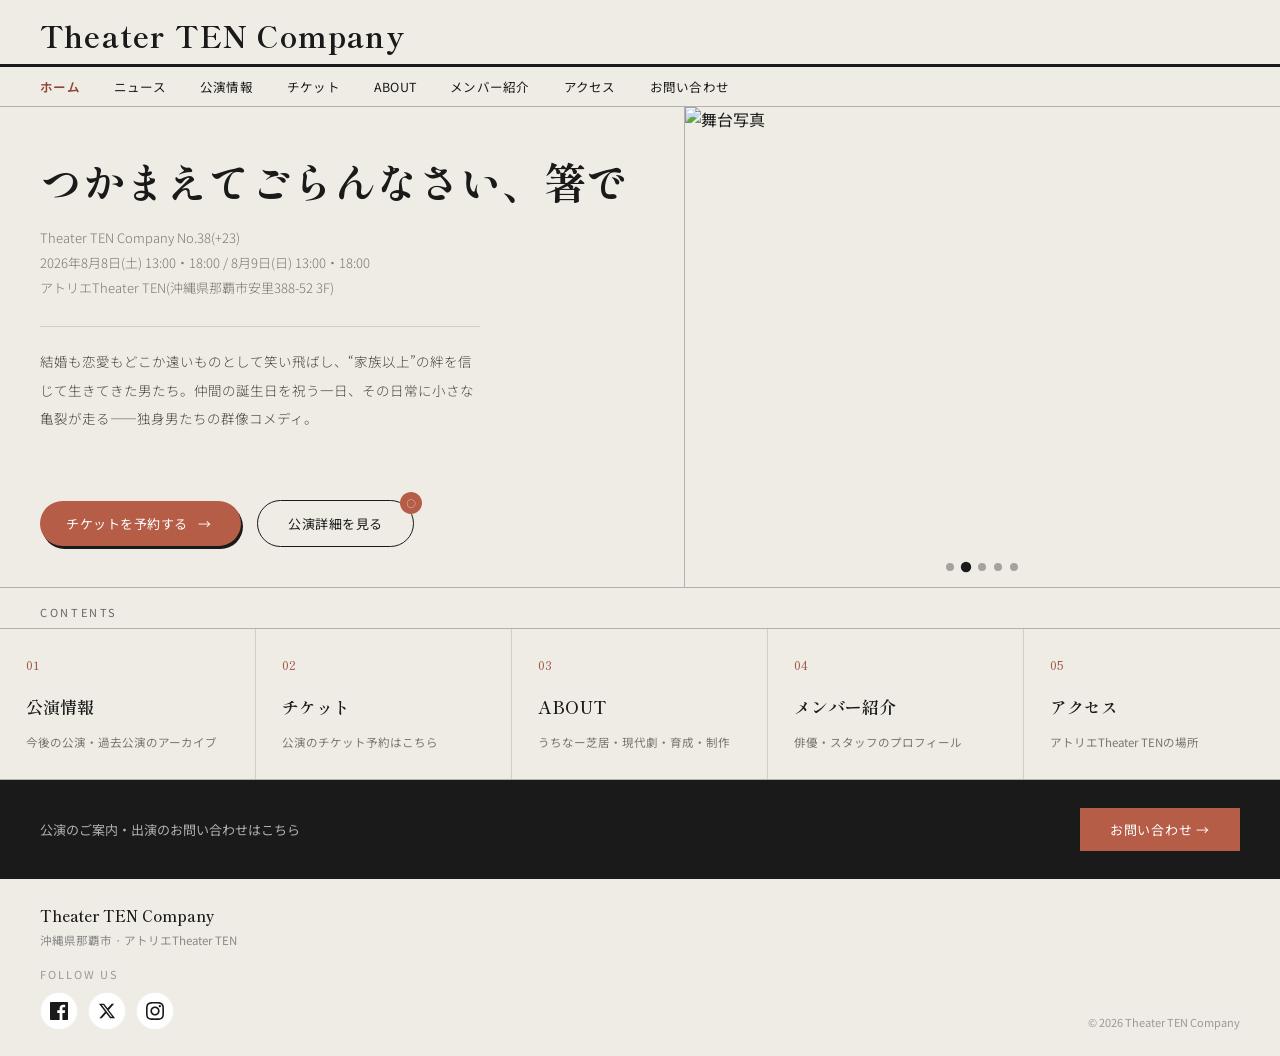
==== index.html @ dbd290ef "Fix contact form security hole, add favicon and OGP/Twitter Card tags sitewide - contact.html had th" ====
<!DOCTYPE html>
<html lang="ja">
<head>
<meta charset="UTF-8">
<meta name="viewport" content="width=device-width, initial-scale=1">
<meta name="robots" content="noindex, nofollow">
<title>Theater TEN Company</title>
<meta name="description" content="沖縄県那覇市を拠点に20年以上活動する劇団 Theater TEN Company。うちなー芝居と現代劇、若手育成、市民ミュージカル制作に取り組んでいます。">
<link rel="icon" type="image/svg+xml" href="images/favicon.svg">
<meta property="og:type" content="website">
<meta property="og:site_name" content="Theater TEN Company">
<meta property="og:title" content="Theater TEN Company">
<meta property="og:description" content="沖縄県那覇市を拠点に20年以上活動する劇団 Theater TEN Company。うちなー芝居と現代劇、若手育成、市民ミュージカル制作に取り組んでいます。">
<meta property="og:url" content="https://theater-ten.com/">
<meta property="og:image" content="https://theater-ten.com/images/hero-group.jpg">
<meta name="twitter:card" content="summary_large_image">
<link rel="preconnect" href="https://fonts.googleapis.com">
<link rel="preconnect" href="https://fonts.gstatic.com" crossorigin>
<link href="https://fonts.googleapis.com/css2?family=Shippori+Mincho:wght@400;500;600;700&family=Noto+Sans+JP:wght@300;400;500;700&display=swap" rel="stylesheet">
<link rel="stylesheet" href="css/style.css">
<script>window.va = window.va || function () { (window.vaq = window.vaq || []).push(arguments); };</script>
<script defer src="/_vercel/insights/script.js"></script>
</head>
<body>

<header class="masthead-wrap" data-nav>
  <div class="masthead top">
    <a href="index.html" class="logo">Theater TEN Company</a>
    <button class="nav-toggle" aria-label="メニュー" aria-expanded="false"><span></span></button>
  </div>
  <nav class="subnav">
    <a class="nav-link is-active" href="index.html" style="color:var(--accent-red)">ホーム</a>
    <a class="nav-link" href="news.html">ニュース</a>
    <a class="nav-link" href="performances.html">公演情報</a>
    <a class="nav-link" href="ticket.html">チケット</a>
    <a class="nav-link" href="about.html">ABOUT</a>
    <a class="nav-link" href="members.html">メンバー紹介</a>
    <a class="nav-link" href="access.html">アクセス</a>
    <a class="nav-link" href="contact.html">お問い合わせ</a>
  </nav>
</header>

<div class="feature-grid">
  <div class="feature-text" id="featured-section">
    <h1 class="hero-catch autofit-heading" id="featured-title">Theater TEN Company</h1>
    <div class="lead" id="featured-meta"></div>
    <div class="lead bordered" id="featured-lead"></div>
    <div id="featured-links" style="margin-top:auto;padding-top:32px;display:flex;flex-wrap:wrap;align-items:center;gap:16px"></div>
  </div>
  <div class="feature-photo tall">
    <div class="hero-slideshow">
      <img class="slide active" src="images/hero-group.jpg" alt="Theater TEN Company メンバー集合写真">
      <img class="slide" src="https://res.cloudinary.com/b0da7npk/image/upload/w_1600,q_auto,f_auto,c_limit/v1784394639/koushin-uploads/ivcv0vrtiyswzfbaqcqk.jpg" alt="舞台写真">
      <img class="slide" src="https://res.cloudinary.com/b0da7npk/image/upload/w_1600,q_auto,f_auto,c_limit/v1784394642/koushin-uploads/fxsvjabvduk2clb6lbdo.jpg" alt="舞台写真">
      <img class="slide" src="https://res.cloudinary.com/b0da7npk/image/upload/w_1600,q_auto,f_auto,c_limit/v1784394645/koushin-uploads/xc1oogfensgao6wqeyie.jpg" alt="メンバー集合写真">
      <img class="slide" src="https://res.cloudinary.com/b0da7npk/image/upload/w_1600,q_auto,f_auto,c_limit/v1784394647/koushin-uploads/jhmd5yfgwuletxgssehc.jpg" alt="舞台写真">
      <!-- 写真を追加する場合はこの下に <img class="slide" src="..." alt="..."> を増やすだけで自動的にスライドショーになります -->
    </div>
    <div class="hero-slideshow-dots" id="hero-slideshow-dots"></div>
  </div>
</div>

<div class="contents-label">Contents</div>
<div class="contents-grid">
  <a href="performances.html">
    <span class="num">01</span>
    <span class="label">公演情報</span>
    <span class="desc">今後の公演・過去公演のアーカイブ</span>
  </a>
  <a href="ticket.html">
    <span class="num">02</span>
    <span class="label">チケット</span>
    <span class="desc">公演のチケット予約はこちら</span>
  </a>
  <a href="about.html">
    <span class="num">03</span>
    <span class="label">ABOUT</span>
    <span class="desc">うちなー芝居・現代劇・育成・制作</span>
  </a>
  <a href="members.html">
    <span class="num">04</span>
    <span class="label">メンバー紹介</span>
    <span class="desc">俳優・スタッフのプロフィール</span>
  </a>
  <a href="access.html">
    <span class="num">05</span>
    <span class="label">アクセス</span>
    <span class="desc">アトリエTheater TENの場所</span>
  </a>
</div>

<div class="cta-bar">
  <div class="msg">公演のご案内・出演のお問い合わせはこちら</div>
  <a class="cta" href="contact.html">お問い合わせ →</a>
</div>

<footer class="site-footer">
  <div>
    <div class="brand">Theater TEN Company</div>
    <div class="addr">沖縄県那覇市 · アトリエTheater TEN</div>
    <div class="sns-label">Follow Us</div>
    <div class="sns-links">
      <a href="https://www.facebook.com/GekidanTTC?_rdr" target="_blank" rel="noopener" aria-label="Facebook"><svg viewBox="0 0 24 24" xmlns="http://www.w3.org/2000/svg"><path d="M22.675 0h-21.35c-.732 0-1.325.593-1.325 1.325v21.351c0 .731.593 1.324 1.325 1.324h11.495v-9.294h-3.128v-3.622h3.128v-2.671c0-3.1 1.893-4.788 4.659-4.788 1.325 0 2.464.099 2.795.143v3.24l-1.918.001c-1.504 0-1.795.715-1.795 1.763v2.313h3.587l-.467 3.622h-3.12v9.293h6.116c.73 0 1.323-.593 1.323-1.325v-21.35c0-.732-.593-1.325-1.325-1.325z"/></svg></a>
      <a href="https://x.com/gekidanttc" target="_blank" rel="noopener" aria-label="X (Twitter)"><svg viewBox="0 0 24 24" xmlns="http://www.w3.org/2000/svg"><path d="M18.244 2.25h3.308l-7.227 8.26 8.502 11.24H16.17l-5.214-6.817L4.99 21.75H1.68l7.73-8.835L1.254 2.25H8.08l4.713 6.231zm-1.161 17.52h1.833L7.084 4.126H5.117z"/></svg></a>
      <a href="https://www.instagram.com/gekidanttc" target="_blank" rel="noopener" aria-label="Instagram"><svg viewBox="0 0 24 24" xmlns="http://www.w3.org/2000/svg"><path d="M12 2.163c3.204 0 3.584.012 4.85.07 3.252.148 4.771 1.691 4.919 4.919.058 1.265.069 1.645.069 4.849 0 3.205-.012 3.584-.069 4.849-.149 3.225-1.664 4.771-4.919 4.919-1.266.058-1.644.07-4.85.07-3.204 0-3.584-.012-4.849-.07-3.26-.149-4.771-1.699-4.919-4.92-.058-1.265-.07-1.644-.07-4.849 0-3.204.013-3.583.07-4.849.149-3.227 1.664-4.771 4.919-4.919 1.266-.057 1.645-.069 4.849-.069zm0-2.163c-3.259 0-3.667.014-4.947.072-4.358.2-6.78 2.618-6.98 6.98-.059 1.281-.073 1.689-.073 4.948 0 3.259.014 3.668.072 4.948.2 4.358 2.618 6.78 6.98 6.98 1.281.058 1.689.072 4.948.072 3.259 0 3.668-.014 4.948-.072 4.354-.2 6.782-2.618 6.979-6.98.059-1.28.073-1.689.073-4.948 0-3.259-.014-3.667-.072-4.947-.196-4.354-2.617-6.78-6.979-6.98-1.281-.059-1.69-.073-4.949-.073zm0 5.838c-3.403 0-6.162 2.759-6.162 6.162s2.759 6.163 6.162 6.163 6.162-2.759 6.162-6.163c0-3.403-2.759-6.162-6.162-6.162zm0 10.162c-2.209 0-4-1.79-4-4 0-2.209 1.791-4 4-4s4 1.791 4 4c0 2.21-1.791 4-4 4zm6.406-11.845c-.796 0-1.441.645-1.441 1.44s.645 1.44 1.441 1.44c.795 0 1.439-.645 1.439-1.44s-.644-1.44-1.439-1.44z"/></svg></a>
    </div>
  </div>
  <div class="copyright">© 2026 Theater TEN Company</div>
</footer>

<script src="js/nav.js"></script>
<script src="js/slideshow.js"></script>
<script src="js/autofit-heading.js"></script>
<script src="js/featured-production.js"></script>
<script src="js/featured-render.js"></script>
</body>
</html>
---- css/style.css ----
/* Theater TEN Company — shared styles
   注記: 「劇団紹介」ページのみ意図的に旧トンマナ(白背景・中央寄せ)を据え置き。
   それ以外のページは新聞・チラシ的レイアウト(マストヘッド/Z型/番号コラム)を採用。 */

:root {
  --bg: #efece5;
  --ink: #1a1a1a;
  --sub-dark: #444;
  --sub: #555;
  --sub-light: #777;
  --sub-lighter: #999;
  --sub-warm: #4a4740;
  --sub-warm-light: #7a766d;
  --sub-warm-lighter: #9a968d;
  --border: rgba(0, 0, 0, 0.08);
  --border-soft: rgba(0, 0, 0, 0.06);
  --border-heavy: rgba(0, 0, 0, 0.25);
  --border-col: rgba(0, 0, 0, 0.12);
  --accent-blue: oklch(48% 0.08 250);
  --accent-red: oklch(48% 0.1 35);
  --accent-red-bright: oklch(52% 0.1 35);
  --accent-cta: oklch(58% 0.12 35);
  --dark-bg: #1a1a1a;
  --dark-fg: #f2efe9;
  --placeholder-a: #ddd8cc;
  --placeholder-b: #e8e4d9;
  --placeholder-note: #8a8474;
}

* {
  box-sizing: border-box;
}

body {
  margin: 0;
  background: var(--bg);
  font-family: "Noto Sans JP", sans-serif;
  color: var(--ink);
}

a {
  color: inherit;
  text-decoration: none;
}

img {
  max-width: 100%;
  display: block;
}

.serif {
  font-family: "Shippori Mincho", serif;
}

.nav-link:hover {
  opacity: 0.6;
}

.nav-link.is-active {
  font-weight: 600;
}

.nav-toggle {
  display: none;
  background: none;
  border: none;
  padding: 6px;
  cursor: pointer;
}

.nav-toggle span,
.nav-toggle span::before,
.nav-toggle span::after {
  display: block;
  width: 22px;
  height: 2px;
  background: var(--ink);
  position: relative;
  transition: transform 0.2s ease;
}

.nav-toggle span::before,
.nav-toggle span::after {
  content: "";
  position: absolute;
  left: 0;
}

.nav-toggle span::before {
  top: -7px;
}

.nav-toggle span::after {
  top: 7px;
}

.eyebrow {
  font-size: 12px;
  letter-spacing: 0.24em;
  text-transform: uppercase;
}

/* ---------- Placeholder art ---------- */

.placeholder {
  background: repeating-linear-gradient(
    45deg,
    var(--placeholder-a),
    var(--placeholder-a) 12px,
    var(--placeholder-b) 12px,
    var(--placeholder-b) 24px
  );
  display: flex;
  align-items: center;
  justify-content: center;
}

.placeholder span {
  font: 11px ui-monospace, monospace;
  color: var(--placeholder-note);
  text-align: center;
  padding: 8px;
}

/* ---------- Buttons ---------- */

.btn {
  display: inline-block;
  padding: 10px 26px;
  background: var(--ink);
  color: #fff;
  font-size: 12.5px;
  letter-spacing: 0.06em;
}

/* ---------- Footer(全ページ共通) ---------- */

.site-footer {
  padding: 26px 40px;
  border-top: none;
  display: flex;
  justify-content: space-between;
  align-items: flex-end;
  flex-wrap: wrap;
  gap: 16px;
}

.site-footer .brand {
  font-family: "Shippori Mincho", serif;
  font-weight: 600;
  font-size: 15px;
}

.site-footer .addr {
  font-size: 11.5px;
  color: #888;
  margin-top: 6px;
}

.site-footer .copyright {
  font-size: 11px;
  color: var(--sub-lighter);
}

.site-footer .sns-label {
  font-size: 11px;
  letter-spacing: 0.18em;
  text-transform: uppercase;
  color: var(--sub-lighter);
  margin-top: 18px;
}

.site-footer .sns-links {
  display: flex;
  gap: 10px;
  margin-top: 10px;
}

.site-footer .sns-links a {
  width: 38px;
  height: 38px;
  border-radius: 50%;
  display: flex;
  align-items: center;
  justify-content: center;
  background: #fff;
  border: 1px solid var(--border-soft);
  color: var(--ink);
  transition: background 0.2s ease, color 0.2s ease, border-color 0.2s ease, transform 0.15s ease;
}

.site-footer .sns-links a svg {
  width: 18px;
  height: 18px;
  fill: currentColor;
}

.site-footer .sns-links a:hover {
  background: var(--accent-red);
  border-color: var(--accent-red);
  color: #fff;
  transform: translateY(-2px);
}

/* ============================================================
   旧トンマナ(劇団紹介ページ専用)
   ============================================================ */

.site-header {
  position: sticky;
  top: 0;
  z-index: 10;
  display: flex;
  justify-content: space-between;
  align-items: center;
  padding: 20px 40px;
  background: var(--bg);
  border-bottom: 1px solid var(--border);
}

.site-header .logo {
  font-family: "Shippori Mincho", serif;
  font-weight: 700;
  font-size: 22px;
  letter-spacing: 0.05em;
  white-space: nowrap;
}

.site-nav {
  display: flex;
  gap: 28px;
  font-size: 13px;
}

.page-title {
  padding: 44px 40px 20px;
}

.page-title.narrow {
  max-width: 720px;
}

.page-title h1 {
  font-family: "Shippori Mincho", serif;
  font-weight: 600;
  font-size: 36px;
  margin: 14px 0 0;
}

.about-intro {
  padding: 80px 40px 30px;
  max-width: 720px;
}

.about-intro p {
  font-size: 14.5px;
  line-height: 2.1;
  color: var(--sub-dark);
  margin-top: 28px;
  font-weight: 300;
}

.pillars {
  display: grid;
  grid-template-columns: repeat(2, 1fr);
  gap: 1px;
  background: var(--border);
  margin-top: 40px;
}

.pillar {
  background: var(--bg);
  padding: 36px 40px;
}

.pillar h3 {
  font-family: "Shippori Mincho", serif;
  font-size: 17px;
  font-weight: 600;
  margin: 0;
}

.pillar p {
  font-size: 13px;
  color: #666;
  line-height: 1.9;
  margin: 12px 0 0;
}

.timeline {
  padding: 60px 40px;
  max-width: 720px;
}

.timeline h2 {
  font-family: "Shippori Mincho", serif;
  font-weight: 600;
  font-size: 18px;
  margin: 0 0 24px;
}

.timeline-row {
  display: grid;
  grid-template-columns: 100px 1fr;
  padding: 16px 0;
  border-bottom: 1px solid var(--border);
  gap: 8px;
}

.timeline-row .year {
  color: var(--accent-blue);
  font-size: 13px;
}

.timeline-row .event {
  font-size: 13.5px;
}

/* ============================================================
   新トンマナ(トップ/公演情報/メンバー紹介/アクセス/お問い合わせ)
   ============================================================ */

.masthead-wrap {
  position: sticky;
  top: 0;
  z-index: 10;
  background: var(--bg);
}

.masthead {
  border-bottom: 3px solid var(--ink);
  padding: 20px 40px 14px;
  display: flex;
  justify-content: space-between;
  align-items: flex-end;
  gap: 16px;
}

.masthead .logo {
  font-family: "Shippori Mincho", serif;
  font-weight: 700;
  font-size: clamp(22px, 4vw, 30px);
  letter-spacing: 0.04em;
  white-space: nowrap;
  line-height: 1;
}

.masthead .since {
  font-size: 11px;
  letter-spacing: 0.22em;
  color: #666;
  text-transform: uppercase;
  text-align: right;
  line-height: 1.7;
  flex-shrink: 0;
}

.subnav {
  border-bottom: 1px solid var(--border-heavy);
  padding: 10px 40px;
  display: flex;
  gap: 34px;
  font-size: 12.5px;
  letter-spacing: 0.02em;
  flex-wrap: wrap;
}

/* --- feature (Z-lead) block --- */

.feature-grid {
  display: grid;
  grid-template-columns: 1.15fr 1fr;
  border-bottom: 1px solid var(--border-heavy);
}

.feature-grid.reverse {
  grid-template-columns: 1fr 1.1fr;
}

.feature-text {
  padding: 48px 40px 40px;
  border-right: 1px solid var(--border-heavy);
  display: flex;
  flex-direction: column;
}

.feature-text .kicker {
  font-size: 12px;
  letter-spacing: 0.28em;
  text-transform: uppercase;
  margin-bottom: 22px;
}

.feature-text h1 {
  font-family: "Shippori Mincho", serif;
  font-weight: 700;
  font-size: clamp(38px, 4.5vw, 56px);
  line-height: 1.22;
  margin: 0;
}

.feature-text h1.hero-catch {
  font-size: clamp(40px, 5vw, 64px);
}

.feature-text .lead {
  font-size: 13.5px;
  line-height: 2.1;
  color: var(--sub-warm);
  font-weight: 300;
  margin-top: 26px;
  max-width: 440px;
}

.feature-text .lead.bordered {
  border-top: 1px solid var(--border-col);
  padding-top: 20px;
}

.feature-text .cta-inline {
  margin-top: auto;
  padding-top: 32px;
  font-size: 13.5px;
  letter-spacing: 0.06em;
  color: var(--accent-blue);
  display: inline-flex;
  align-items: center;
  gap: 12px;
  font-weight: 500;
}

.feature-text .cta-inline:hover {
  opacity: 0.85;
}

.feature-photo {
  position: relative;
  min-height: 300px;
}

.feature-photo.tall {
  min-height: 480px;
}

.feature-photo img {
  position: absolute;
  inset: 0;
  width: 100%;
  height: 100%;
  object-fit: cover;
}

/* ヒーロー用スライドショー(現在は1枚でも、写真を追加するだけで自動的に切り替わる) */

.hero-slideshow {
  position: absolute;
  inset: 0;
  overflow: hidden;
  background: var(--bg);
}

.hero-slideshow .slide {
  position: absolute;
  inset: 0;
  width: 100%;
  height: 100%;
  object-fit: cover;
  opacity: 0;
  transition: opacity 1.2s ease;
}

.hero-slideshow .slide.active {
  opacity: 1;
  z-index: 1;
}

.hero-slideshow-dots {
  position: absolute;
  left: 0;
  right: 0;
  bottom: 16px;
  z-index: 2;
  display: flex;
  justify-content: center;
  gap: 8px;
}

.hero-slideshow-dots .dot {
  width: 8px;
  height: 8px;
  border-radius: 50%;
  background: rgba(26, 26, 26, 0.35);
  border: none;
  padding: 0;
  cursor: pointer;
  transition: background 0.2s, transform 0.2s;
}

.hero-slideshow-dots .dot.active {
  background: #1a1a1a;
  transform: scale(1.3);
}

.feature-photo .caption {
  position: absolute;
  left: 20px;
  bottom: 20px;
  background: rgba(26, 26, 26, 0.82);
  color: #fff;
  font-size: 11px;
  letter-spacing: 0.04em;
  padding: 7px 12px;
}

/* --- simple page head (members page) --- */

.page-head-v2 {
  padding: 44px 40px 30px;
  border-bottom: 1px solid var(--border-heavy);
}

.page-head-v2 .kicker {
  font-size: 12px;
  letter-spacing: 0.28em;
  text-transform: uppercase;
  margin-bottom: 16px;
}

.page-head-v2 h1 {
  font-family: "Shippori Mincho", serif;
  font-weight: 700;
  font-size: clamp(38px, 4.5vw, 56px);
  line-height: 1.2;
  margin: 0;
}

.note-text {
  font-size: 13px;
  color: var(--sub-warm-light);
  line-height: 2;
  margin-top: 20px;
}

/* --- contents grid (top page numbered nav) --- */

.contents-label {
  padding: 16px 40px 8px;
  font-size: 11px;
  letter-spacing: 0.24em;
  color: #666;
  text-transform: uppercase;
}

.contents-grid {
  display: grid;
  grid-template-columns: repeat(5, 1fr);
  border-top: 1px solid var(--border-heavy);
  border-bottom: 1px solid var(--border-heavy);
}

.contents-grid a {
  padding: 26px;
  border-right: 1px solid var(--border-col);
  display: flex;
  flex-direction: column;
  gap: 14px;
  min-height: 150px;
  transition: background 0.15s;
}

.contents-grid a:last-child {
  border-right: none;
}

.contents-grid a:hover {
  background: rgba(0, 0, 0, 0.03);
}

.contents-grid .num {
  font-family: "Shippori Mincho", serif;
  font-size: 13px;
  color: var(--accent-red-bright);
}

.contents-grid .label {
  font-family: "Shippori Mincho", serif;
  font-size: 17px;
  font-weight: 600;
  margin-top: auto;
}

.contents-grid .desc {
  font-size: 11.5px;
  color: var(--sub-warm-light);
  line-height: 1.7;
}

/* --- news list --- */

.news-list {
  padding: 0 40px 60px;
}

.news-row {
  padding: 26px 0;
  border-bottom: 1px solid var(--border-col);
}

.news-row .date {
  font-size: 11px;
  letter-spacing: 0.08em;
  color: var(--accent-blue);
  font-family: "Shippori Mincho", serif;
}

.news-row h2 {
  font-family: "Shippori Mincho", serif;
  font-size: 16px;
  font-weight: 600;
  margin: 8px 0 0;
}

.news-row p {
  font-size: 13px;
  color: var(--sub-warm-light);
  line-height: 1.9;
  margin-top: 8px;
}

.news-images {
  display: flex;
  gap: 10px;
  flex-wrap: wrap;
  margin-top: 14px;
}

.news-images img {
  display: block;
  max-width: 220px;
  max-height: 280px;
  width: auto;
  height: auto;
  object-fit: contain;
  border: 1px solid var(--border-col);
  background: var(--placeholder-a);
}

/* --- performance detail page --- */

.detail-wrap {
  padding: 40px;
}

.detail-back {
  display: inline-block;
  margin-bottom: 24px;
  font-size: 12px;
  color: var(--accent-blue);
}

.detail-flyers {
  display: flex;
  gap: 20px;
  flex-wrap: wrap;
  margin-bottom: 32px;
}

.detail-flyers img {
  display: block;
  max-width: 360px;
  width: 100%;
  height: auto;
  border: 1px solid var(--border-col);
  background: var(--placeholder-a);
}

.detail-text {
  font-size: 14px;
  color: var(--sub-warm-light);
  line-height: 2;
  max-width: 720px;
}

@media (max-width: 700px) {
  .detail-wrap {
    padding: 24px 20px;
  }
}

/* --- CTA buttons(主要CTA=btn-primary、サブ導線=btn-secondary) --- */

.btn-primary {
  display: inline-flex;
  align-items: center;
  gap: 10px;
  padding: 13px 30px 13px 26px;
  background: oklch(58% 0.12 35);
  color: #fff;
  font-size: 13px;
  letter-spacing: 0.04em;
  border-radius: 100px;
  box-shadow: 2px 3px 0 #1a1a1a;
  transition: transform 0.15s, box-shadow 0.15s;
  font-family: "Noto Sans JP", sans-serif;
  text-decoration: none;
}

.btn-primary:hover {
  transform: translate(2px, 3px);
  box-shadow: 0 0 0 #1a1a1a;
}

.btn-secondary {
  position: relative;
  display: inline-block;
  padding: 13px 30px;
  background: #efece5;
  border: 1.5px solid #1a1a1a;
  border-radius: 100px;
  font-size: 13px;
  letter-spacing: 0.04em;
  color: #1a1a1a;
  font-family: "Noto Sans JP", sans-serif;
  text-decoration: none;
}

.btn-secondary .badge {
  position: absolute;
  top: -9px;
  right: -9px;
  width: 22px;
  height: 22px;
  background: oklch(58% 0.12 35);
  color: #fff;
  border-radius: 50%;
  font-size: 9px;
  display: flex;
  align-items: center;
  justify-content: center;
  transform: rotate(12deg);
}

/* --- CTA bar --- */

.cta-bar {
  display: flex;
  justify-content: space-between;
  align-items: center;
  padding: 28px 40px;
  background: var(--dark-bg);
  color: var(--dark-fg);
  gap: 16px;
  flex-wrap: wrap;
}

.cta-bar .msg {
  font-size: 13px;
  color: rgba(242, 239, 233, 0.7);
}

.cta-bar .cta {
  padding: 12px 30px;
  background: var(--accent-cta);
  color: #fff;
  font-size: 13px;
  letter-spacing: 0.06em;
  transition: opacity 0.15s;
}

.cta-bar .cta:hover {
  opacity: 0.85;
}

/* --- performances: upcoming row + archive --- */

.upcoming-row {
  border-top: 1px solid var(--border-heavy);
  border-bottom: 1px solid var(--border-heavy);
  display: grid;
  grid-template-columns: repeat(3, 1fr);
}

.upcoming-row .cell {
  padding: 28px 26px;
  border-right: 1px solid var(--border-col);
  display: flex;
  flex-direction: row;
  align-items: flex-start;
  gap: 16px;
  transition: background 0.15s;
}

.upcoming-row .cell:last-child {
  border-right: none;
}

.upcoming-row .cell:hover {
  background: rgba(0, 0, 0, 0.03);
}

.upcoming-row .cell .photo {
  width: 100px;
  max-width: 100px;
  aspect-ratio: 3 / 4;
  overflow: hidden;
  flex-shrink: 0;
}

.upcoming-row .cell .cell-info {
  display: flex;
  flex: 1;
  flex-direction: column;
  gap: 8px;
  min-width: 0;
}

.upcoming-row .cell .title {
  font-family: "Shippori Mincho", serif;
  font-size: 16px;
  font-weight: 600;
  line-height: 1.5;
}

.upcoming-row .cell .meta {
  font-size: 12px;
  color: var(--sub-warm-light);
  line-height: 1.8;
}

.upcoming-row .cell .excerpt {
  font-size: 12px;
  color: var(--sub-warm-light);
  line-height: 1.7;
  display: -webkit-box;
  -webkit-line-clamp: 4;
  -webkit-box-orient: vertical;
  overflow: hidden;
}

.upcoming-row .cell .ticket-link {
  font-size: 12px;
  color: var(--accent-blue);
  font-weight: 500;
}

.upcoming-row .cell.empty {
  align-items: center;
  justify-content: center;
  color: var(--sub-warm-lighter);
  font-size: 12px;
  line-height: 1.9;
  text-align: center;
}

.archive-v2 {
  padding: 0 40px 60px;
}

.archive-v2 .head {
  display: grid;
  grid-template-columns: 100px 1fr 220px;
  padding: 14px 0;
  border-bottom: 2px solid var(--ink);
  font-size: 11px;
  color: #666;
  letter-spacing: 0.06em;
}

.archive-v2 .row {
  display: grid;
  grid-template-columns: 100px 1fr 220px;
  padding: 18px 0;
  border-bottom: 1px solid var(--border-col);
  font-size: 13.5px;
  transition: background 0.15s;
  gap: 8px;
}

.archive-v2 .row:hover {
  background: rgba(0, 0, 0, 0.03);
}

.archive-v2 .row .year {
  color: var(--accent-blue);
  font-family: "Shippori Mincho", serif;
}

.archive-v2 .row .title {
  font-family: "Shippori Mincho", serif;
  font-size: 15px;
}

.archive-v2 .row .venue {
  color: var(--sub-warm-light);
}

/* --- members grid --- */

.members-v2 {
  display: grid;
  grid-template-columns: repeat(3, 1fr);
  border-bottom: 1px solid var(--border-heavy);
}

.members-v2 .cell {
  padding: 32px 28px;
  border-right: 1px solid var(--border-col);
  border-bottom: 1px solid var(--border-col);
}

.members-v2 .photo {
  width: 100%;
  max-width: 168px;
  aspect-ratio: 1;
  overflow: hidden;
}

.members-v2 .photo img {
  width: 100%;
  height: 100%;
  object-fit: cover;
  display: block;
}

.members-v2 .head-line {
  display: flex;
  align-items: baseline;
  gap: 10px;
  margin-top: 16px;
}

.members-v2 .head-line .num {
  font-family: "Shippori Mincho", serif;
  font-size: 13px;
  color: var(--accent-red-bright);
}

.members-v2 .head-line .name {
  font-family: "Shippori Mincho", serif;
  font-weight: 600;
  font-size: 17px;
}

.members-v2 .role {
  font-size: 12px;
  color: var(--accent-blue);
  margin-top: 5px;
}

.members-v2 .profile {
  font-size: 12.5px;
  color: var(--sub-warm-light);
  line-height: 1.85;
  margin-top: 10px;
}

/* --- access / contact two-column --- */

.access-v2,
.contact-v2 {
  display: grid;
  grid-template-columns: 1fr 1.1fr;
  border-bottom: 1px solid var(--border-heavy);
}

.access-v2 .info,
.contact-v2 .info {
  padding: 48px 40px;
  border-right: 1px solid var(--border-heavy);
}

.access-v2 .info h1,
.contact-v2 .info h1 {
  font-family: "Shippori Mincho", serif;
}

.access-v2 .info h2 {
  font-family: "Shippori Mincho", serif;
  font-size: 19px;
  font-weight: 600;
  margin: 36px 0 0;
}

.access-v2 .info .addr-block {
  font-size: 13.5px;
  color: var(--sub-warm);
  line-height: 2.1;
  margin-top: 16px;
  border-top: 1px solid var(--border-col);
  padding-top: 18px;
}

.access-v2 .table {
  display: grid;
  grid-template-columns: 90px 1fr;
  margin-top: 24px;
  font-size: 12.5px;
}

.access-v2 .table span {
  padding: 12px 0;
  border-bottom: 1px solid var(--border-col);
}

.access-v2 .table span.k {
  color: var(--accent-blue);
}

.access-v2 .table span.v {
  color: var(--sub-warm);
}

.access-v2 .map {
  position: relative;
  min-height: 460px;
}

.access-v2 .map iframe {
  position: absolute;
  inset: 0;
  width: 100%;
  height: 100%;
  border: 0;
}

.contact-v2 {
  grid-template-columns: 1fr 1.2fr;
}

.contact-v2 .form-side {
  padding: 48px 40px;
}

/* --- contact form fields (shared) --- */

.form-stack {
  display: flex;
  flex-direction: column;
  gap: 22px;
  max-width: 520px;
}

.field label {
  font-size: 12px;
  color: #666;
  letter-spacing: 0.02em;
  display: block;
}

.field input,
.field select,
.field textarea {
  width: 100%;
  box-sizing: border-box;
  margin-top: 8px;
  padding: 12px 14px;
  border: 1px solid var(--border-heavy);
  background: #fff;
  font-size: 14px;
  font-family: "Noto Sans JP", sans-serif;
}

.field textarea {
  resize: vertical;
}

.submit-btn {
  padding: 14px 32px;
  background: var(--accent-cta);
  color: #fff;
  font-size: 13px;
  letter-spacing: 0.06em;
  text-align: center;
  width: fit-content;
  border: none;
  cursor: pointer;
}

.submit-btn:hover {
  opacity: 0.85;
}

.form-note {
  font-size: 12.5px;
  color: var(--sub-warm-light);
  margin-top: 4px;
}

/* ============================================================
   RESPONSIVE
   ============================================================ */

@media (max-width: 860px) {
  .pillars {
    grid-template-columns: 1fr;
  }

  .contents-grid {
    grid-template-columns: repeat(2, 1fr);
  }

  .contents-grid a:nth-child(2n) {
    border-right: none;
  }

  .members-v2 {
    grid-template-columns: repeat(2, 1fr);
  }

  .members-v2 .cell:nth-child(2n) {
    border-right: none;
  }
}

@media (max-width: 768px) {
  /* 旧トンマナ(劇団紹介) */
  .site-header {
    padding: 16px 20px;
  }

  .site-nav {
    position: absolute;
    top: 100%;
    left: 0;
    right: 0;
    background: var(--bg);
    border-bottom: 1px solid var(--border);
    flex-direction: column;
    gap: 0;
    padding: 8px 0;
    display: none;
  }

  .site-header.nav-open .site-nav {
    display: flex;
  }

  .site-nav .nav-link {
    padding: 14px 20px;
    border-bottom: 1px solid var(--border-soft);
  }

  .page-title,
  .about-intro,
  .timeline {
    padding-left: 20px;
    padding-right: 20px;
  }

  .page-title {
    padding-top: 48px;
  }

  .page-title h1 {
    font-size: 28px;
  }

  .pillar {
    padding: 28px 20px;
  }

  /* 新トンマナ */
  .masthead {
    padding: 16px 20px 12px;
  }

  .subnav {
    position: absolute;
    top: 100%;
    left: 0;
    right: 0;
    background: var(--bg);
    border-bottom: 1px solid var(--border-heavy);
    flex-direction: column;
    gap: 0;
    padding: 8px 0;
    display: none;
  }

  .masthead-wrap.nav-open .subnav {
    display: flex;
  }

  .subnav a {
    padding: 14px 20px;
    border-bottom: 1px solid var(--border-col);
  }

  .nav-toggle {
    display: block;
  }

  .feature-grid,
  .feature-grid.reverse,
  .access-v2,
  .contact-v2 {
    grid-template-columns: 1fr;
  }

  .feature-text,
  .access-v2 .info,
  .contact-v2 .info {
    border-right: none;
    border-bottom: 1px solid var(--border-heavy);
    padding: 32px 20px;
  }

  .feature-photo {
    min-height: 0;
  }

  .feature-photo.tall {
    min-height: 240px;
  }

  .feature-photo img {
    position: static;
    width: 100%;
    height: 240px;
    object-fit: cover;
  }

  /* hero-slideshow (トップページ)は、絶対配置+opacityのクロスフェードをブラウザ版と共通のまま使う。
     .feature-photo img の static 上書きは、この中の img には及ばない(hero-slideshow .slide の方が詳細度で勝つため)。 */

  .feature-photo .caption {
    position: static;
    display: inline-block;
    margin: 10px 20px 0;
  }

  .contents-label,
  .contact-v2 .form-side,
  .page-head-v2,
  .news-list {
    padding-left: 20px;
    padding-right: 20px;
  }

  .contents-grid {
    grid-template-columns: 1fr;
  }

  .contents-grid a {
    border-right: none;
    border-bottom: 1px solid var(--border-col);
    min-height: auto;
  }

  .cta-bar {
    padding: 22px 20px;
  }

  .upcoming-row {
    grid-template-columns: 1fr;
  }

  .upcoming-row .cell {
    border-right: none;
    border-bottom: 1px solid var(--border-col);
  }

  .archive-v2 {
    padding: 0 20px 40px;
  }

  .archive-v2 .head,
  .archive-v2 .row {
    grid-template-columns: 70px 1fr;
  }

  .archive-v2 .row .venue {
    grid-column: 1 / -1;
    padding-top: 4px;
  }

  .archive-v2 .head .venue {
    display: none;
  }

  .members-v2 {
    grid-template-columns: 1fr 1fr;
  }

  .members-v2 .cell {
    padding: 24px 20px;
  }

  .access-v2 .map {
    min-height: 260px;
  }

  .site-footer {
    padding: 22px 20px;
  }
}

@media (max-width: 480px) {
  .members-v2 {
    grid-template-columns: 1fr;
  }

  .members-v2 .cell {
    border-right: none;
  }
}
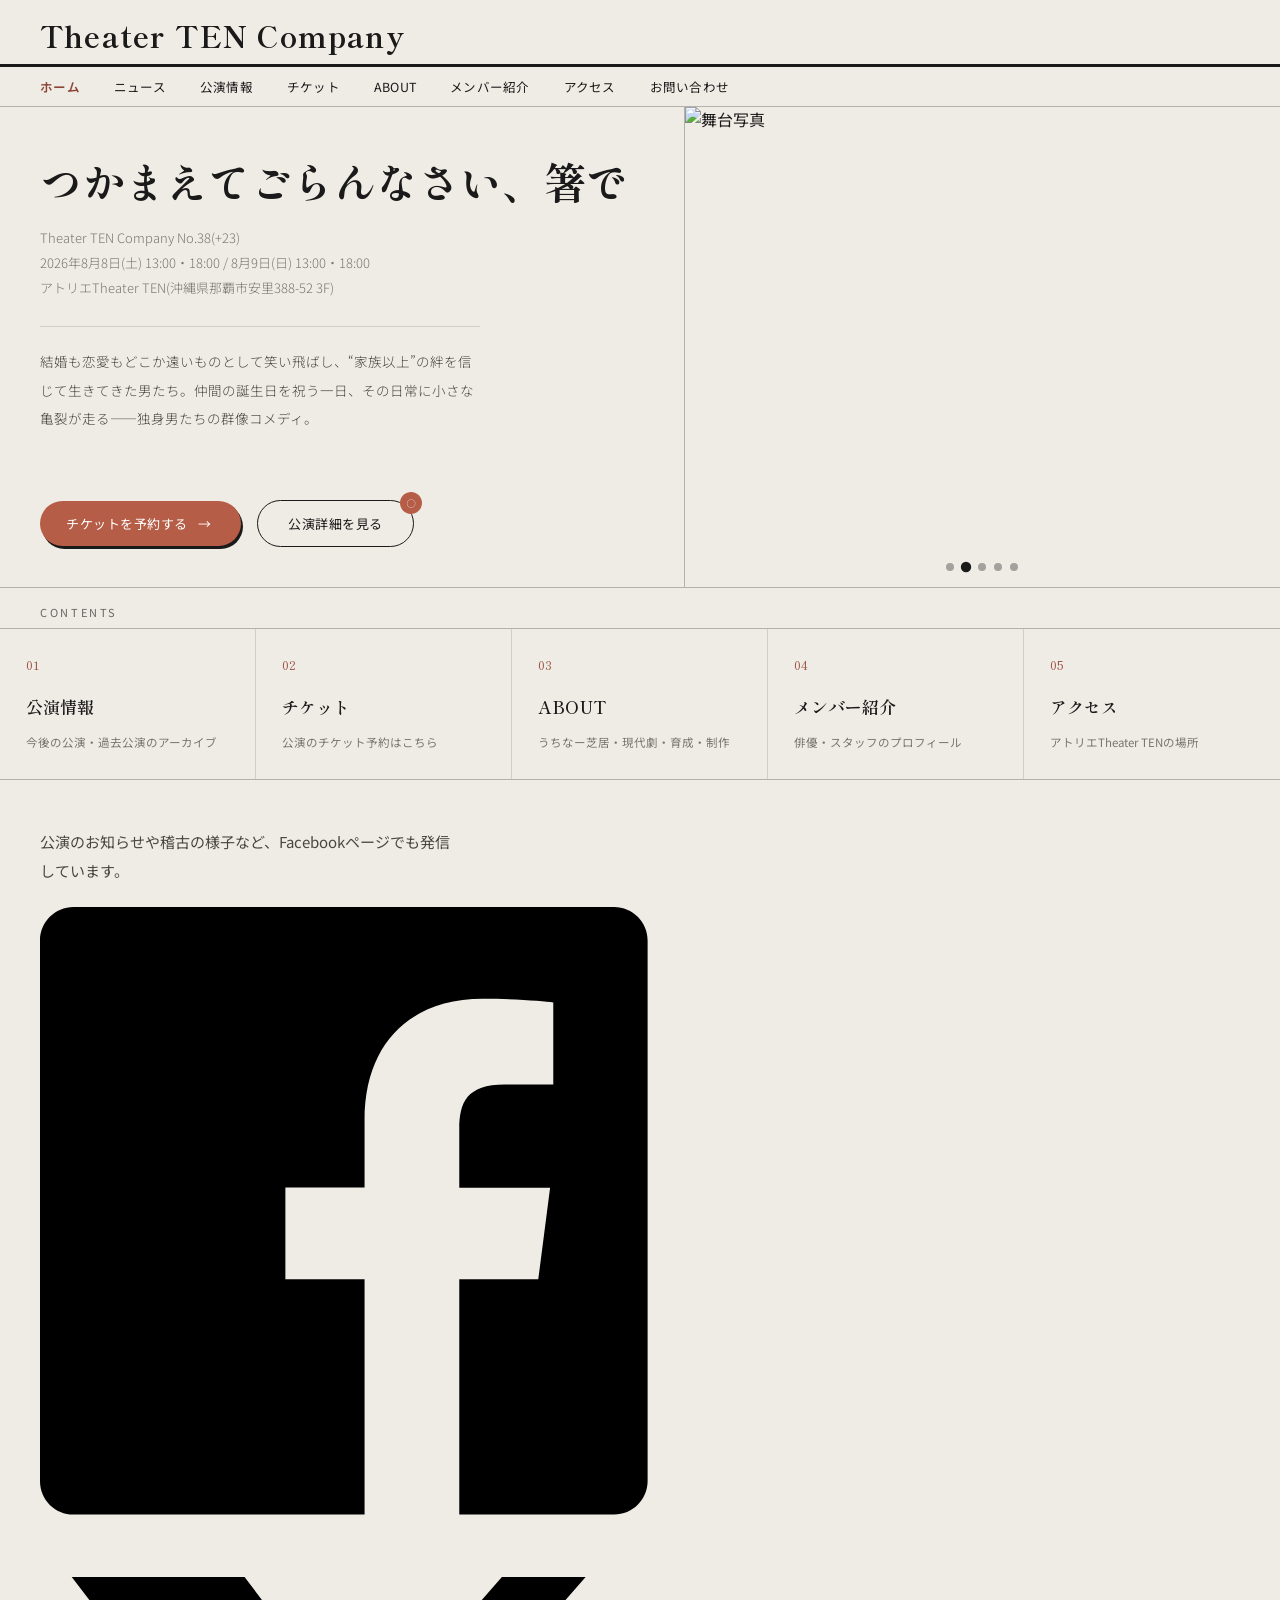
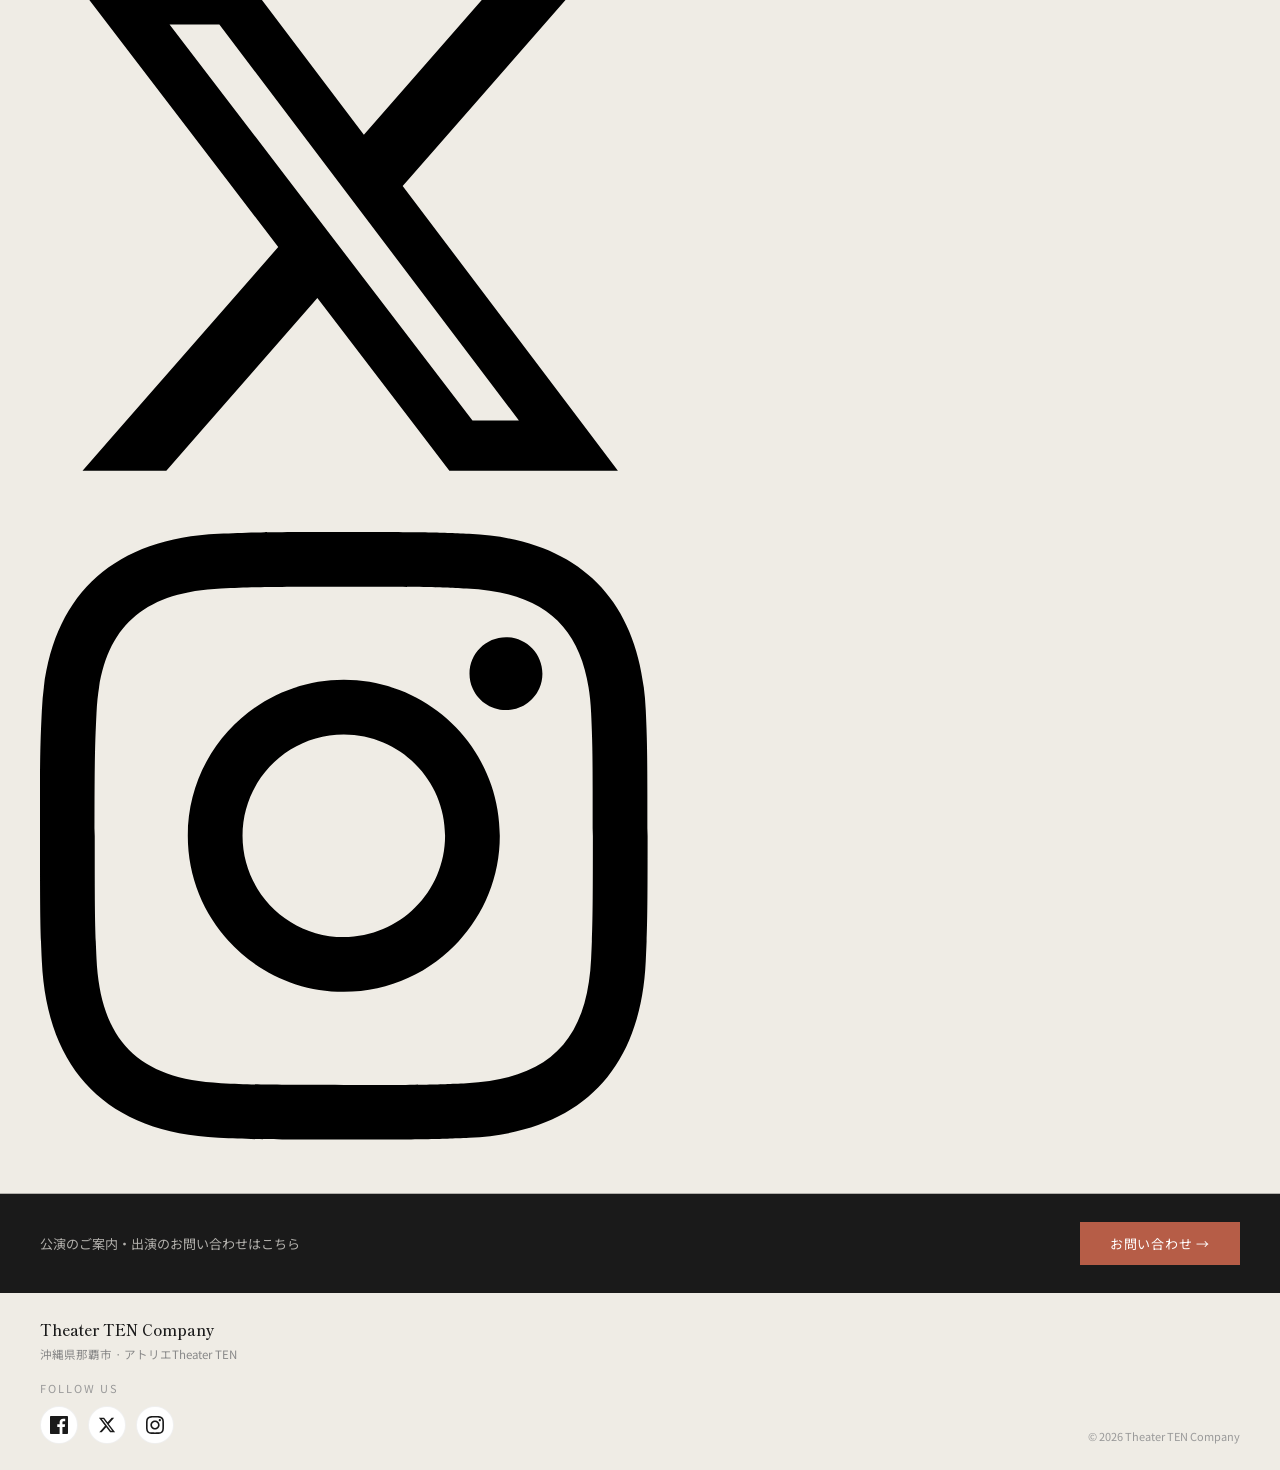
==== commit ea253514: "Add Facebook Page Plugin section to homepage between Contents and the contact bar Left side: a short" ====
--- a/index.html
+++ b/index.html
@@ -42,14 +42,14 @@
 
 <div class="feature-grid">
   <div class="feature-text" id="featured-section">
-    <h1 class="hero-catch autofit-heading" id="featured-title">Theater TEN Company</h1>
+    <h1 class="hero-catch autofit-heading" id="featured-title"></h1>
     <div class="lead" id="featured-meta"></div>
     <div class="lead bordered" id="featured-lead"></div>
     <div id="featured-links" style="margin-top:auto;padding-top:32px;display:flex;flex-wrap:wrap;align-items:center;gap:16px"></div>
   </div>
   <div class="feature-photo tall">
     <div class="hero-slideshow">
-      <img class="slide active" src="images/hero-group.jpg" alt="Theater TEN Company メンバー集合写真">
+      <img class="slide active" src="https://res.cloudinary.com/b0da7npk/image/upload/w_1600,q_auto,f_auto,c_limit/v1784478081/site-assets/xrtrihqixdlpx1b2g2oz.jpg" alt="Theater TEN Company メンバー集合写真">
       <img class="slide" src="https://res.cloudinary.com/b0da7npk/image/upload/w_1600,q_auto,f_auto,c_limit/v1784394639/koushin-uploads/ivcv0vrtiyswzfbaqcqk.jpg" alt="舞台写真">
       <img class="slide" src="https://res.cloudinary.com/b0da7npk/image/upload/w_1600,q_auto,f_auto,c_limit/v1784394642/koushin-uploads/fxsvjabvduk2clb6lbdo.jpg" alt="舞台写真">
       <img class="slide" src="https://res.cloudinary.com/b0da7npk/image/upload/w_1600,q_auto,f_auto,c_limit/v1784394645/koushin-uploads/xc1oogfensgao6wqeyie.jpg" alt="メンバー集合写真">
@@ -89,6 +89,20 @@
   </a>
 </div>
 
+<div class="follow-section">
+  <div class="follow-text">
+    <div class="lead">公演のお知らせや稽古の様子など、Facebookページでも発信しています。</div>
+    <div class="sns-links">
+      <a href="https://www.facebook.com/GekidanTTC?_rdr" target="_blank" rel="noopener" aria-label="Facebook"><svg viewBox="0 0 24 24" xmlns="http://www.w3.org/2000/svg"><path d="M22.675 0h-21.35c-.732 0-1.325.593-1.325 1.325v21.351c0 .731.593 1.324 1.325 1.324h11.495v-9.294h-3.128v-3.622h3.128v-2.671c0-3.1 1.893-4.788 4.659-4.788 1.325 0 2.464.099 2.795.143v3.24l-1.918.001c-1.504 0-1.795.715-1.795 1.763v2.313h3.587l-.467 3.622h-3.12v9.293h6.116c.73 0 1.323-.593 1.323-1.325v-21.35c0-.732-.593-1.325-1.325-1.325z"/></svg></a>
+      <a href="https://x.com/gekidanttc" target="_blank" rel="noopener" aria-label="X (Twitter)"><svg viewBox="0 0 24 24" xmlns="http://www.w3.org/2000/svg"><path d="M18.244 2.25h3.308l-7.227 8.26 8.502 11.24H16.17l-5.214-6.817L4.99 21.75H1.68l7.73-8.835L1.254 2.25H8.08l4.713 6.231zm-1.161 17.52h1.833L7.084 4.126H5.117z"/></svg></a>
+      <a href="https://www.instagram.com/gekidanttc" target="_blank" rel="noopener" aria-label="Instagram"><svg viewBox="0 0 24 24" xmlns="http://www.w3.org/2000/svg"><path d="M12 2.163c3.204 0 3.584.012 4.85.07 3.252.148 4.771 1.691 4.919 4.919.058 1.265.069 1.645.069 4.849 0 3.205-.012 3.584-.069 4.849-.149 3.225-1.664 4.771-4.919 4.919-1.266.058-1.644.07-4.85.07-3.204 0-3.584-.012-4.849-.07-3.26-.149-4.771-1.699-4.919-4.92-.058-1.265-.07-1.644-.07-4.849 0-3.204.013-3.583.07-4.849.149-3.227 1.664-4.771 4.919-4.919 1.266-.057 1.645-.069 4.849-.069zm0-2.163c-3.259 0-3.667.014-4.947.072-4.358.2-6.78 2.618-6.98 6.98-.059 1.281-.073 1.689-.073 4.948 0 3.259.014 3.668.072 4.948.2 4.358 2.618 6.78 6.98 6.98 1.281.058 1.689.072 4.948.072 3.259 0 3.668-.014 4.948-.072 4.354-.2 6.782-2.618 6.979-6.98.059-1.28.073-1.689.073-4.948 0-3.259-.014-3.667-.072-4.947-.196-4.354-2.617-6.78-6.979-6.98-1.281-.059-1.69-.073-4.949-.073zm0 5.838c-3.403 0-6.162 2.759-6.162 6.162s2.759 6.163 6.162 6.163 6.162-2.759 6.162-6.163c0-3.403-2.759-6.162-6.162-6.162zm0 10.162c-2.209 0-4-1.79-4-4 0-2.209 1.791-4 4-4s4 1.791 4 4c0 2.21-1.791 4-4 4zm6.406-11.845c-.796 0-1.441.645-1.441 1.44s.645 1.44 1.441 1.44c.795 0 1.439-.645 1.439-1.44s-.644-1.44-1.439-1.44z"/></svg></a>
+    </div>
+  </div>
+  <div class="follow-embed">
+    <iframe src="https://www.facebook.com/plugins/page.php?href=https%3A%2F%2Fwww.facebook.com%2FGekidanTTC&tabs=timeline&width=500&height=300&small_header=true&adapt_container_width=true&hide_cover=false&show_facepile=false" width="500" height="300" style="border:none;overflow:hidden" scrolling="no" frameborder="0" allowfullscreen="true" allow="autoplay; clipboard-write; encrypted-media; picture-in-picture; web-share" title="Theater TEN Company Facebookページ" loading="lazy"></iframe>
+  </div>
+</div>
+
 <div class="cta-bar">
   <div class="msg">公演のご案内・出演のお問い合わせはこちら</div>
   <a class="cta" href="contact.html">お問い合わせ →</a>
--- a/css/style.css
+++ b/css/style.css
@@ -595,6 +595,45 @@
   line-height: 1.7;
 }
 
+/* --- follow section(ホーム: Contentsとお問い合わせバーの間、Facebook埋め込み) --- */
+
+.follow-section {
+  display: grid;
+  grid-template-columns: 1.1fr 1fr;
+  gap: 40px;
+  align-items: center;
+  padding: 48px 40px;
+  border-bottom: 1px solid var(--border-heavy);
+}
+
+.follow-section .lead {
+  font-size: 15px;
+  line-height: 1.9;
+  color: var(--sub-warm);
+  max-width: 420px;
+}
+
+.follow-section .sns-links {
+  margin-top: 22px;
+}
+
+.follow-embed {
+  display: flex;
+  justify-content: flex-start;
+}
+
+.follow-embed iframe {
+  max-width: 100%;
+}
+
+@media (max-width: 768px) {
+  .follow-section {
+    grid-template-columns: 1fr;
+    padding: 32px 20px;
+    gap: 24px;
+  }
+}
+
 /* --- news list --- */
 
 .news-list {
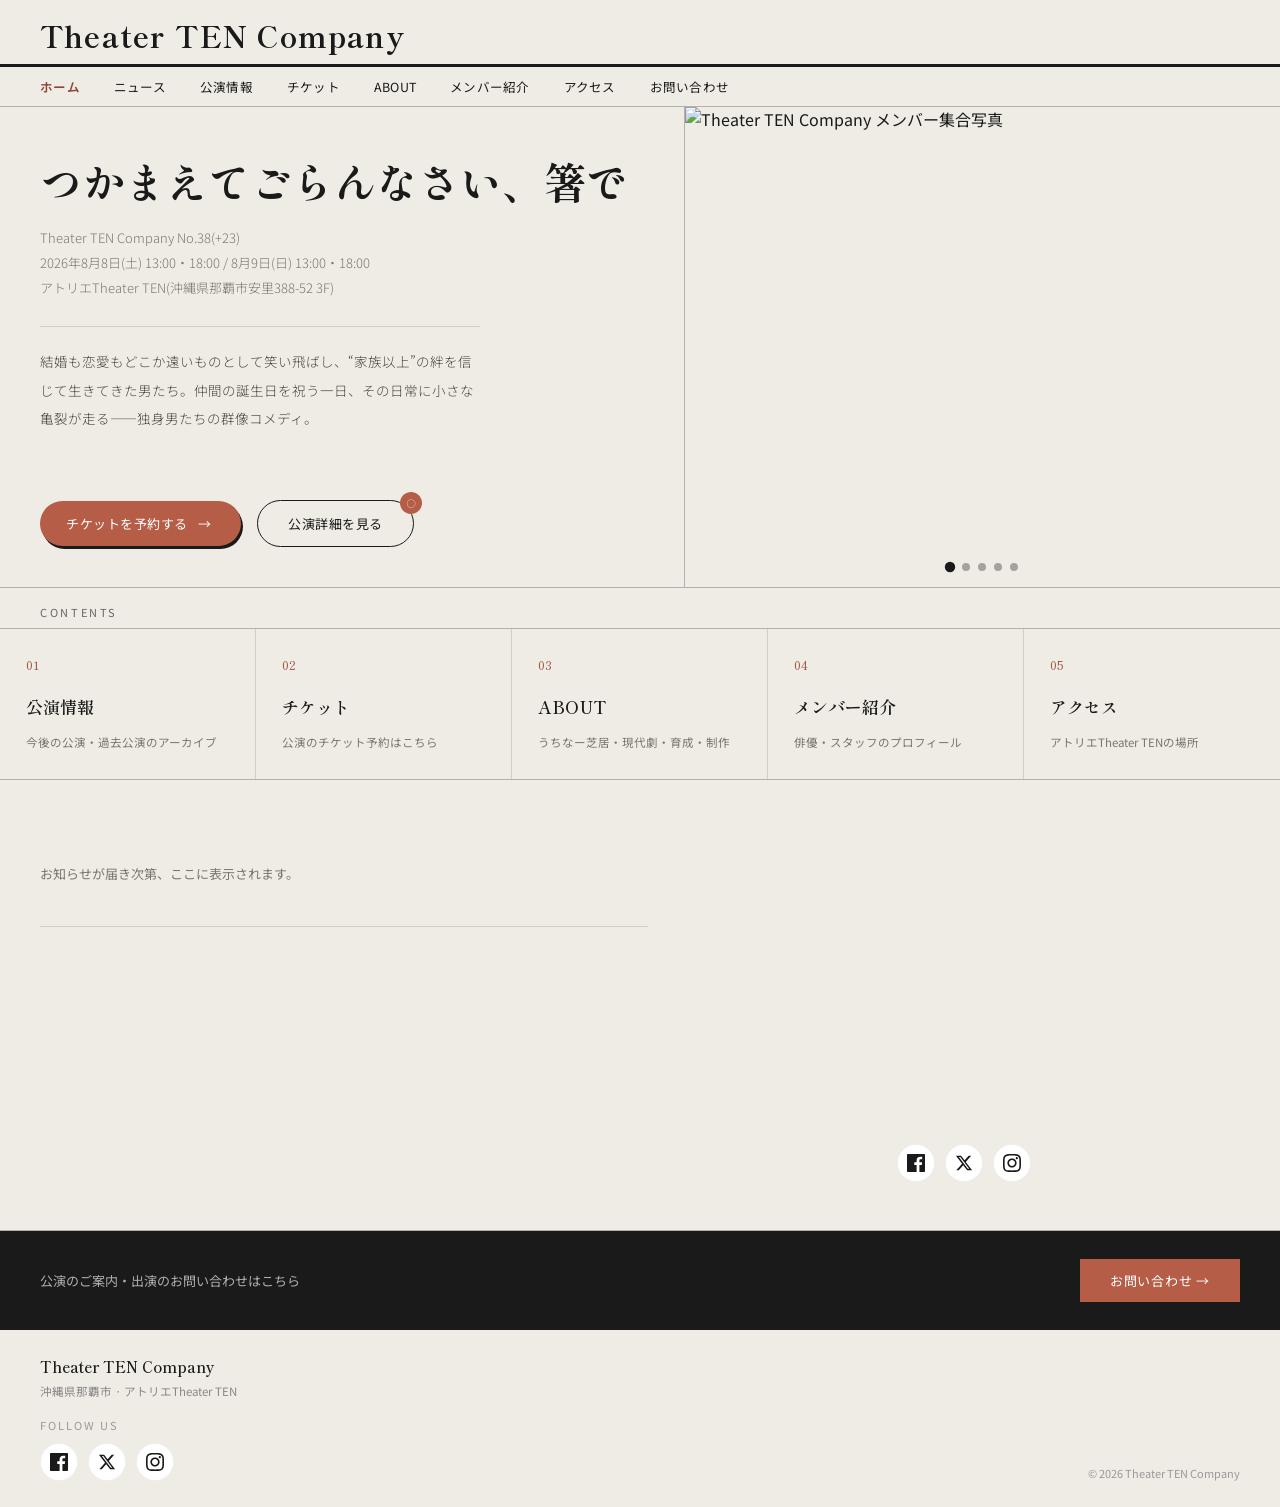
==== commit c5629f07: "Rework homepage follow section: news list on the left, SNS icons under the Facebook embed Replaced t" ====
--- a/index.html
+++ b/index.html
@@ -90,16 +90,16 @@
 </div>
 
 <div class="follow-section">
-  <div class="follow-text">
-    <div class="lead">公演のお知らせや稽古の様子など、Facebookページでも発信しています。</div>
-    <div class="sns-links">
+  <div class="follow-news news-list" data-feed-categories="ニュース,公演情報,公演情報の追加・修正依頼" data-feed-max-age-days="60" data-feed-limit="3">
+    <div class="news-row"><p>お知らせが届き次第、ここに表示されます。</p></div>
+  </div>
+  <div class="follow-embed">
+    <iframe src="https://www.facebook.com/plugins/page.php?href=https%3A%2F%2Fwww.facebook.com%2FGekidanTTC&tabs=timeline&width=500&height=300&small_header=true&adapt_container_width=true&hide_cover=false&show_facepile=false" width="500" height="300" style="border:none;overflow:hidden" scrolling="no" frameborder="0" allowfullscreen="true" allow="autoplay; clipboard-write; encrypted-media; picture-in-picture; web-share" title="Theater TEN Company Facebookページ" loading="lazy"></iframe>
+    <div class="sns-links" style="justify-content:center">
       <a href="https://www.facebook.com/GekidanTTC?_rdr" target="_blank" rel="noopener" aria-label="Facebook"><svg viewBox="0 0 24 24" xmlns="http://www.w3.org/2000/svg"><path d="M22.675 0h-21.35c-.732 0-1.325.593-1.325 1.325v21.351c0 .731.593 1.324 1.325 1.324h11.495v-9.294h-3.128v-3.622h3.128v-2.671c0-3.1 1.893-4.788 4.659-4.788 1.325 0 2.464.099 2.795.143v3.24l-1.918.001c-1.504 0-1.795.715-1.795 1.763v2.313h3.587l-.467 3.622h-3.12v9.293h6.116c.73 0 1.323-.593 1.323-1.325v-21.35c0-.732-.593-1.325-1.325-1.325z"/></svg></a>
       <a href="https://x.com/gekidanttc" target="_blank" rel="noopener" aria-label="X (Twitter)"><svg viewBox="0 0 24 24" xmlns="http://www.w3.org/2000/svg"><path d="M18.244 2.25h3.308l-7.227 8.26 8.502 11.24H16.17l-5.214-6.817L4.99 21.75H1.68l7.73-8.835L1.254 2.25H8.08l4.713 6.231zm-1.161 17.52h1.833L7.084 4.126H5.117z"/></svg></a>
       <a href="https://www.instagram.com/gekidanttc" target="_blank" rel="noopener" aria-label="Instagram"><svg viewBox="0 0 24 24" xmlns="http://www.w3.org/2000/svg"><path d="M12 2.163c3.204 0 3.584.012 4.85.07 3.252.148 4.771 1.691 4.919 4.919.058 1.265.069 1.645.069 4.849 0 3.205-.012 3.584-.069 4.849-.149 3.225-1.664 4.771-4.919 4.919-1.266.058-1.644.07-4.85.07-3.204 0-3.584-.012-4.849-.07-3.26-.149-4.771-1.699-4.919-4.92-.058-1.265-.07-1.644-.07-4.849 0-3.204.013-3.583.07-4.849.149-3.227 1.664-4.771 4.919-4.919 1.266-.057 1.645-.069 4.849-.069zm0-2.163c-3.259 0-3.667.014-4.947.072-4.358.2-6.78 2.618-6.98 6.98-.059 1.281-.073 1.689-.073 4.948 0 3.259.014 3.668.072 4.948.2 4.358 2.618 6.78 6.98 6.98 1.281.058 1.689.072 4.948.072 3.259 0 3.668-.014 4.948-.072 4.354-.2 6.782-2.618 6.979-6.98.059-1.28.073-1.689.073-4.948 0-3.259-.014-3.667-.072-4.947-.196-4.354-2.617-6.78-6.979-6.98-1.281-.059-1.69-.073-4.949-.073zm0 5.838c-3.403 0-6.162 2.759-6.162 6.162s2.759 6.163 6.162 6.163 6.162-2.759 6.162-6.163c0-3.403-2.759-6.162-6.162-6.162zm0 10.162c-2.209 0-4-1.79-4-4 0-2.209 1.791-4 4-4s4 1.791 4 4c0 2.21-1.791 4-4 4zm6.406-11.845c-.796 0-1.441.645-1.441 1.44s.645 1.44 1.441 1.44c.795 0 1.439-.645 1.439-1.44s-.644-1.44-1.439-1.44z"/></svg></a>
     </div>
-  </div>
-  <div class="follow-embed">
-    <iframe src="https://www.facebook.com/plugins/page.php?href=https%3A%2F%2Fwww.facebook.com%2FGekidanTTC&tabs=timeline&width=500&height=300&small_header=true&adapt_container_width=true&hide_cover=false&show_facepile=false" width="500" height="300" style="border:none;overflow:hidden" scrolling="no" frameborder="0" allowfullscreen="true" allow="autoplay; clipboard-write; encrypted-media; picture-in-picture; web-share" title="Theater TEN Company Facebookページ" loading="lazy"></iframe>
   </div>
 </div>
 
@@ -125,6 +125,7 @@
 <script src="js/nav.js"></script>
 <script src="js/slideshow.js"></script>
 <script src="js/autofit-heading.js"></script>
+<script src="js/news-feed.js"></script>
 <script src="js/featured-production.js"></script>
 <script src="js/featured-render.js"></script>
 </body>
--- a/css/style.css
+++ b/css/style.css
@@ -170,13 +170,13 @@
   margin-top: 18px;
 }
 
-.site-footer .sns-links {
+.sns-links {
   display: flex;
   gap: 10px;
   margin-top: 10px;
 }
 
-.site-footer .sns-links a {
+.sns-links a {
   width: 38px;
   height: 38px;
   border-radius: 50%;
@@ -189,7 +189,7 @@
   transition: background 0.2s ease, color 0.2s ease, border-color 0.2s ease, transform 0.15s ease;
 }
 
-.site-footer .sns-links a svg {
+.sns-links a svg {
   width: 18px;
   height: 18px;
   fill: currentColor;
@@ -601,29 +601,28 @@
   display: grid;
   grid-template-columns: 1.1fr 1fr;
   gap: 40px;
-  align-items: center;
+  align-items: start;
   padding: 48px 40px;
   border-bottom: 1px solid var(--border-heavy);
 }
 
-.follow-section .lead {
-  font-size: 15px;
-  line-height: 1.9;
-  color: var(--sub-warm);
-  max-width: 420px;
-}
-
-.follow-section .sns-links {
-  margin-top: 22px;
+.follow-news.news-list {
+  padding: 0;
 }
 
 .follow-embed {
   display: flex;
-  justify-content: flex-start;
+  flex-direction: column;
+  align-items: center;
+  gap: 16px;
 }
 
 .follow-embed iframe {
   max-width: 100%;
+}
+
+.follow-embed .sns-links {
+  margin-top: 0;
 }
 
 @media (max-width: 768px) {
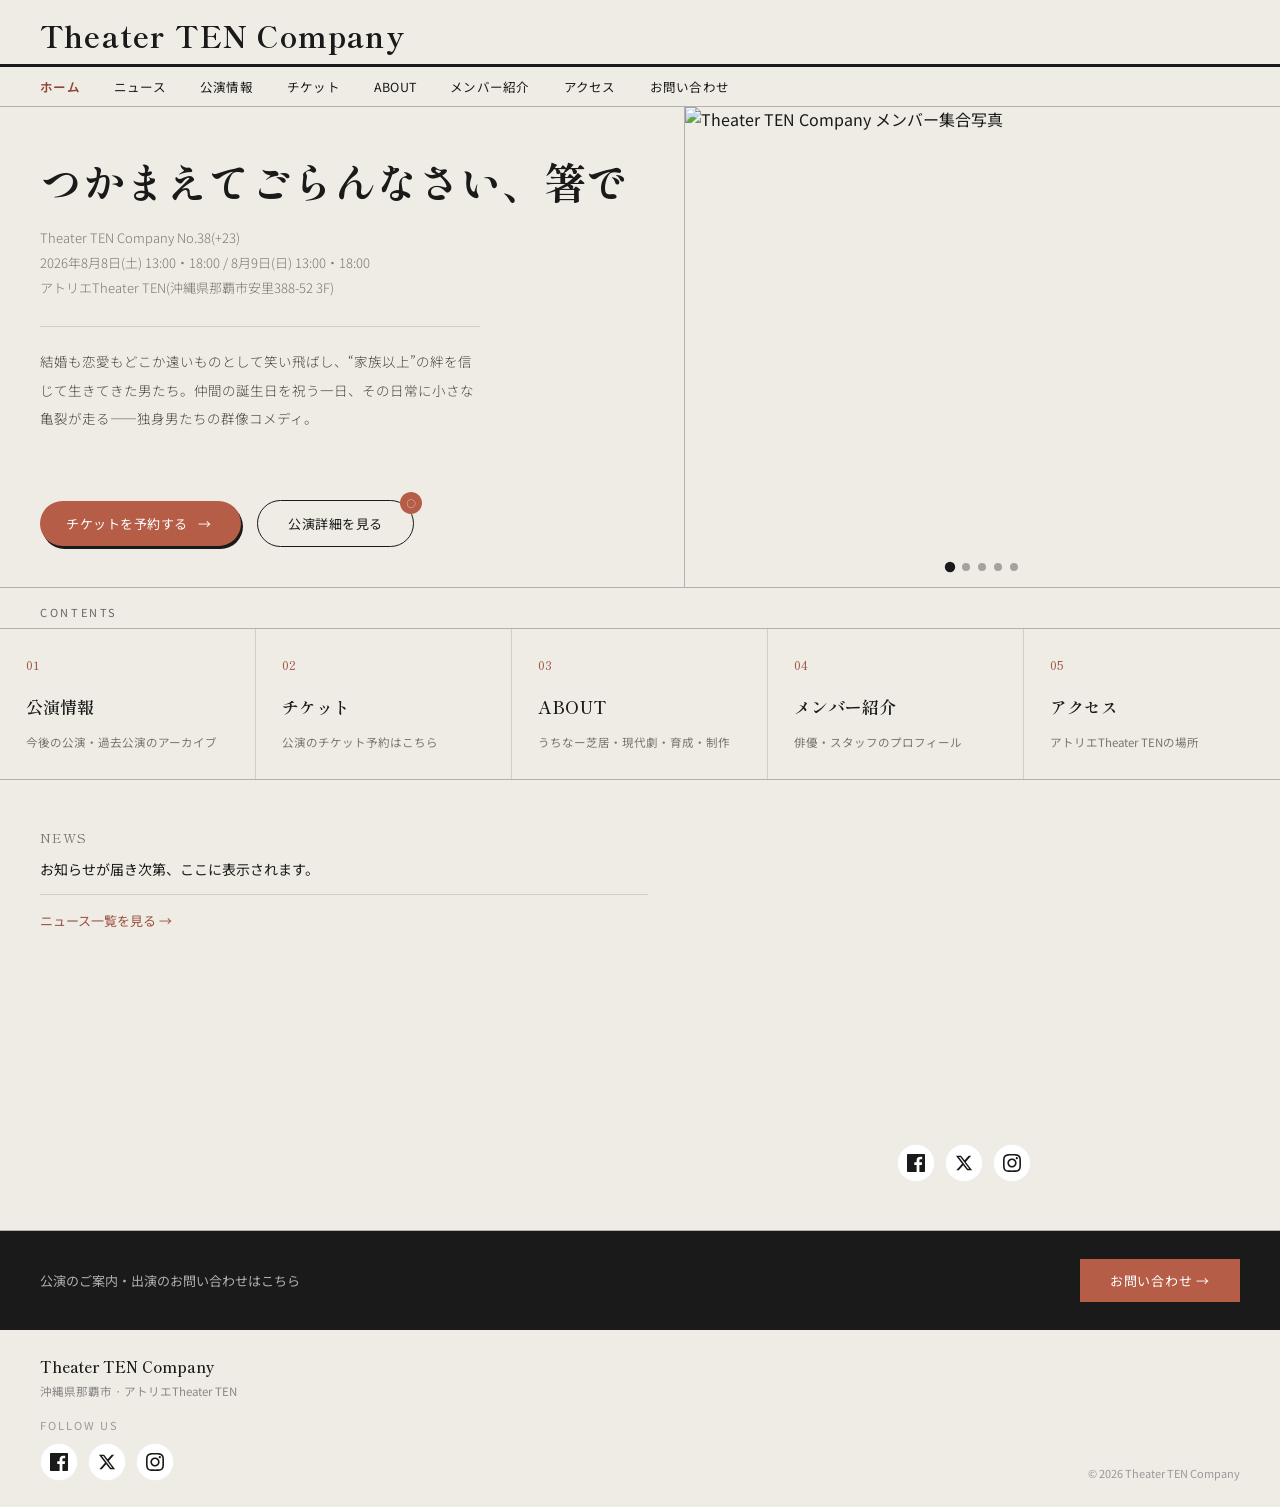
==== commit 9ef4370d: "Add compact list style for homepage news feed Homepage follow-section widget was reusing the full ar" ====
--- a/index.html
+++ b/index.html
@@ -90,8 +90,12 @@
 </div>
 
 <div class="follow-section">
-  <div class="follow-news news-list" data-feed-categories="ニュース,公演情報,公演情報の追加・修正依頼" data-feed-max-age-days="60" data-feed-limit="3">
-    <div class="news-row"><p>お知らせが届き次第、ここに表示されます。</p></div>
+  <div class="follow-news-wrap">
+    <div class="follow-news-head">News</div>
+    <div class="follow-news news-list" data-feed-style="list" data-feed-categories="ニュース,公演情報,公演情報の追加・修正依頼" data-feed-max-age-days="60" data-feed-limit="3">
+      <div class="news-list-item"><span class="title">お知らせが届き次第、ここに表示されます。</span></div>
+    </div>
+    <a class="follow-news-more" href="news.html">ニュース一覧を見る <span>→</span></a>
   </div>
   <div class="follow-embed">
     <iframe src="https://www.facebook.com/plugins/page.php?href=https%3A%2F%2Fwww.facebook.com%2FGekidanTTC&tabs=timeline&width=500&height=300&small_header=true&adapt_container_width=true&hide_cover=false&show_facepile=false" width="500" height="300" style="border:none;overflow:hidden" scrolling="no" frameborder="0" allowfullscreen="true" allow="autoplay; clipboard-write; encrypted-media; picture-in-picture; web-share" title="Theater TEN Company Facebookページ" loading="lazy"></iframe>
--- a/css/style.css
+++ b/css/style.css
@@ -610,6 +610,61 @@
   padding: 0;
 }
 
+.follow-news-head {
+  font-family: "Shippori Mincho", serif;
+  font-size: 13px;
+  letter-spacing: 0.1em;
+  color: var(--sub-warm-light);
+  text-transform: uppercase;
+  margin-bottom: 12px;
+}
+
+.news-list-item {
+  display: flex;
+  align-items: baseline;
+  gap: 16px;
+  padding: 14px 0;
+  border-bottom: 1px solid var(--border-col);
+  text-decoration: none;
+  color: inherit;
+}
+
+.news-list-item:first-child {
+  padding-top: 0;
+}
+
+.news-list-item .date {
+  flex-shrink: 0;
+  font-size: 12px;
+  color: var(--accent-blue);
+  font-variant-numeric: tabular-nums;
+}
+
+.news-list-item .title {
+  font-size: 14px;
+  color: var(--ink);
+  line-height: 1.5;
+  overflow: hidden;
+  text-overflow: ellipsis;
+  white-space: nowrap;
+}
+
+.news-list-item:hover .title {
+  text-decoration: underline;
+}
+
+.follow-news-more {
+  display: inline-block;
+  margin-top: 16px;
+  font-size: 13px;
+  color: var(--accent-red-bright);
+  text-decoration: none;
+}
+
+.follow-news-more:hover {
+  text-decoration: underline;
+}
+
 .follow-embed {
   display: flex;
   flex-direction: column;
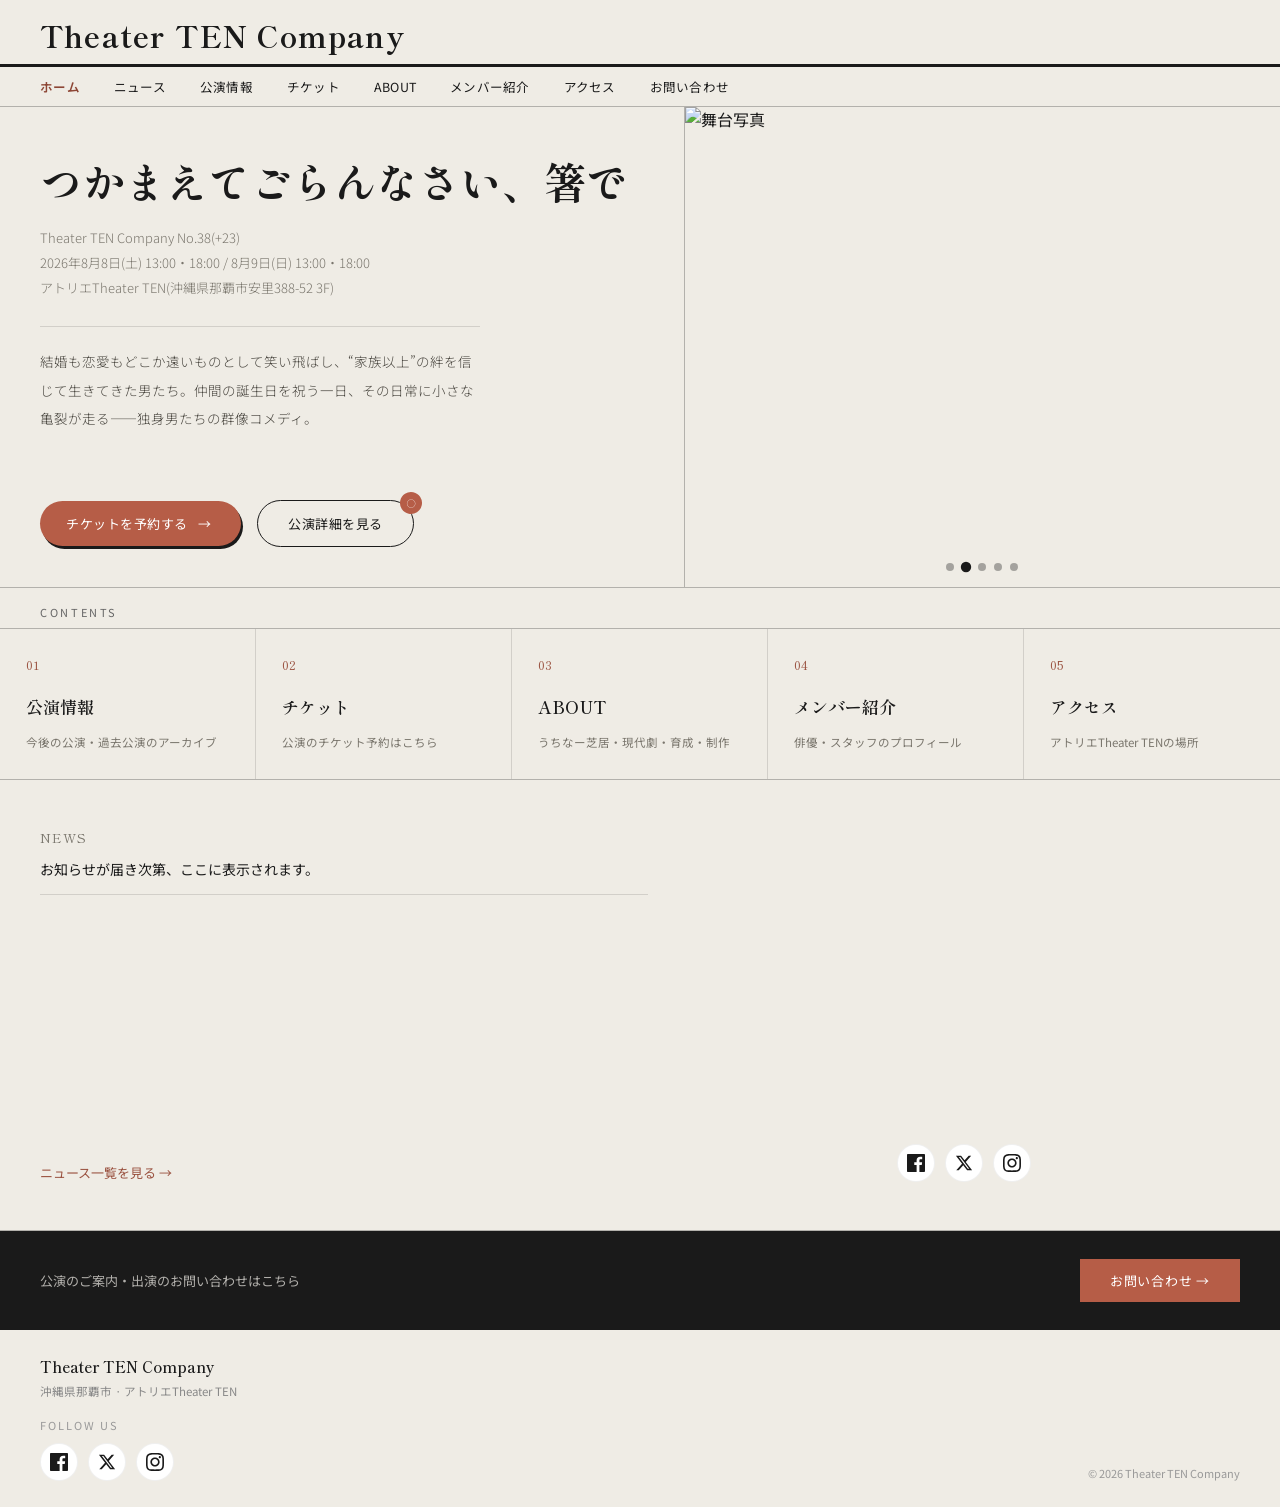
==== commit a96f9c9d: "Fix follow-section height and clip news list to fit The Facebook embed and news list columns previou" ====
--- a/index.html
+++ b/index.html
@@ -92,7 +92,7 @@
 <div class="follow-section">
   <div class="follow-news-wrap">
     <div class="follow-news-head">News</div>
-    <div class="follow-news news-list" data-feed-style="list" data-feed-categories="ニュース,公演情報,公演情報の追加・修正依頼" data-feed-max-age-days="60" data-feed-limit="3">
+    <div class="follow-news news-list" data-feed-style="list" data-feed-categories="ニュース,公演情報,公演情報の追加・修正依頼" data-feed-max-age-days="60" data-feed-limit="20">
       <div class="news-list-item"><span class="title">お知らせが届き次第、ここに表示されます。</span></div>
     </div>
     <a class="follow-news-more" href="news.html">ニュース一覧を見る <span>→</span></a>
--- a/css/style.css
+++ b/css/style.css
@@ -603,11 +603,20 @@
   gap: 40px;
   align-items: start;
   padding: 48px 40px;
+  height: 451px;
   border-bottom: 1px solid var(--border-heavy);
+}
+
+.follow-news-wrap {
+  height: 100%;
+  display: flex;
+  flex-direction: column;
 }
 
 .follow-news.news-list {
   padding: 0;
+  flex: 1;
+  overflow: hidden;
 }
 
 .follow-news-head {
@@ -617,6 +626,7 @@
   color: var(--sub-warm-light);
   text-transform: uppercase;
   margin-bottom: 12px;
+  flex-shrink: 0;
 }
 
 .news-list-item {
@@ -659,6 +669,7 @@
   font-size: 13px;
   color: var(--accent-red-bright);
   text-decoration: none;
+  flex-shrink: 0;
 }
 
 .follow-news-more:hover {
@@ -666,9 +677,11 @@
 }
 
 .follow-embed {
+  height: 100%;
   display: flex;
   flex-direction: column;
   align-items: center;
+  justify-content: center;
   gap: 16px;
 }
 
@@ -685,6 +698,17 @@
     grid-template-columns: 1fr;
     padding: 32px 20px;
     gap: 24px;
+    height: auto;
+  }
+
+  .follow-news-wrap,
+  .follow-embed {
+    height: auto;
+  }
+
+  .follow-news.news-list {
+    flex: none;
+    overflow: visible;
   }
 }
 
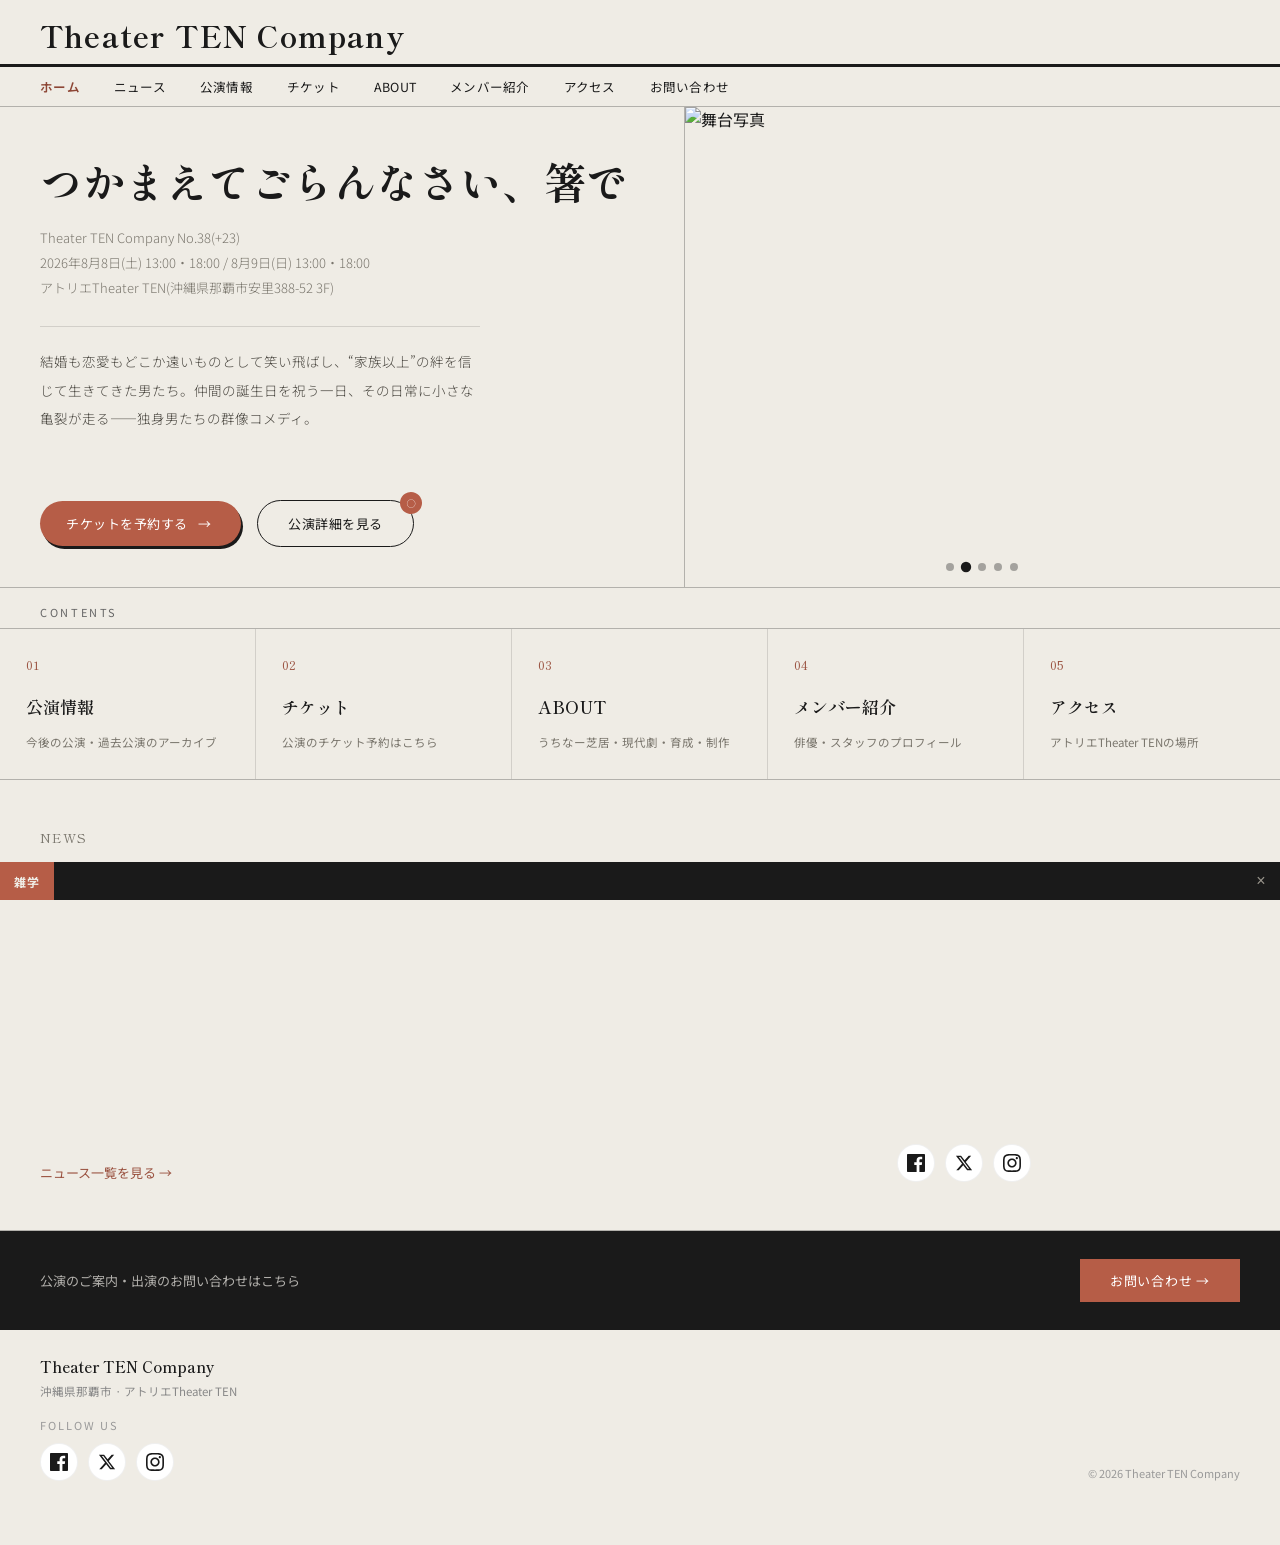
==== commit 38dee7ed: "Add bottom trivia ticker (electric bulletin board style) No Japanese trivia API could be found (conf" ====
--- a/index.html
+++ b/index.html
@@ -132,5 +132,6 @@
 <script src="js/news-feed.js"></script>
 <script src="js/featured-production.js"></script>
 <script src="js/featured-render.js"></script>
+<script src="js/trivia-ticker.js"></script>
 </body>
 </html>
